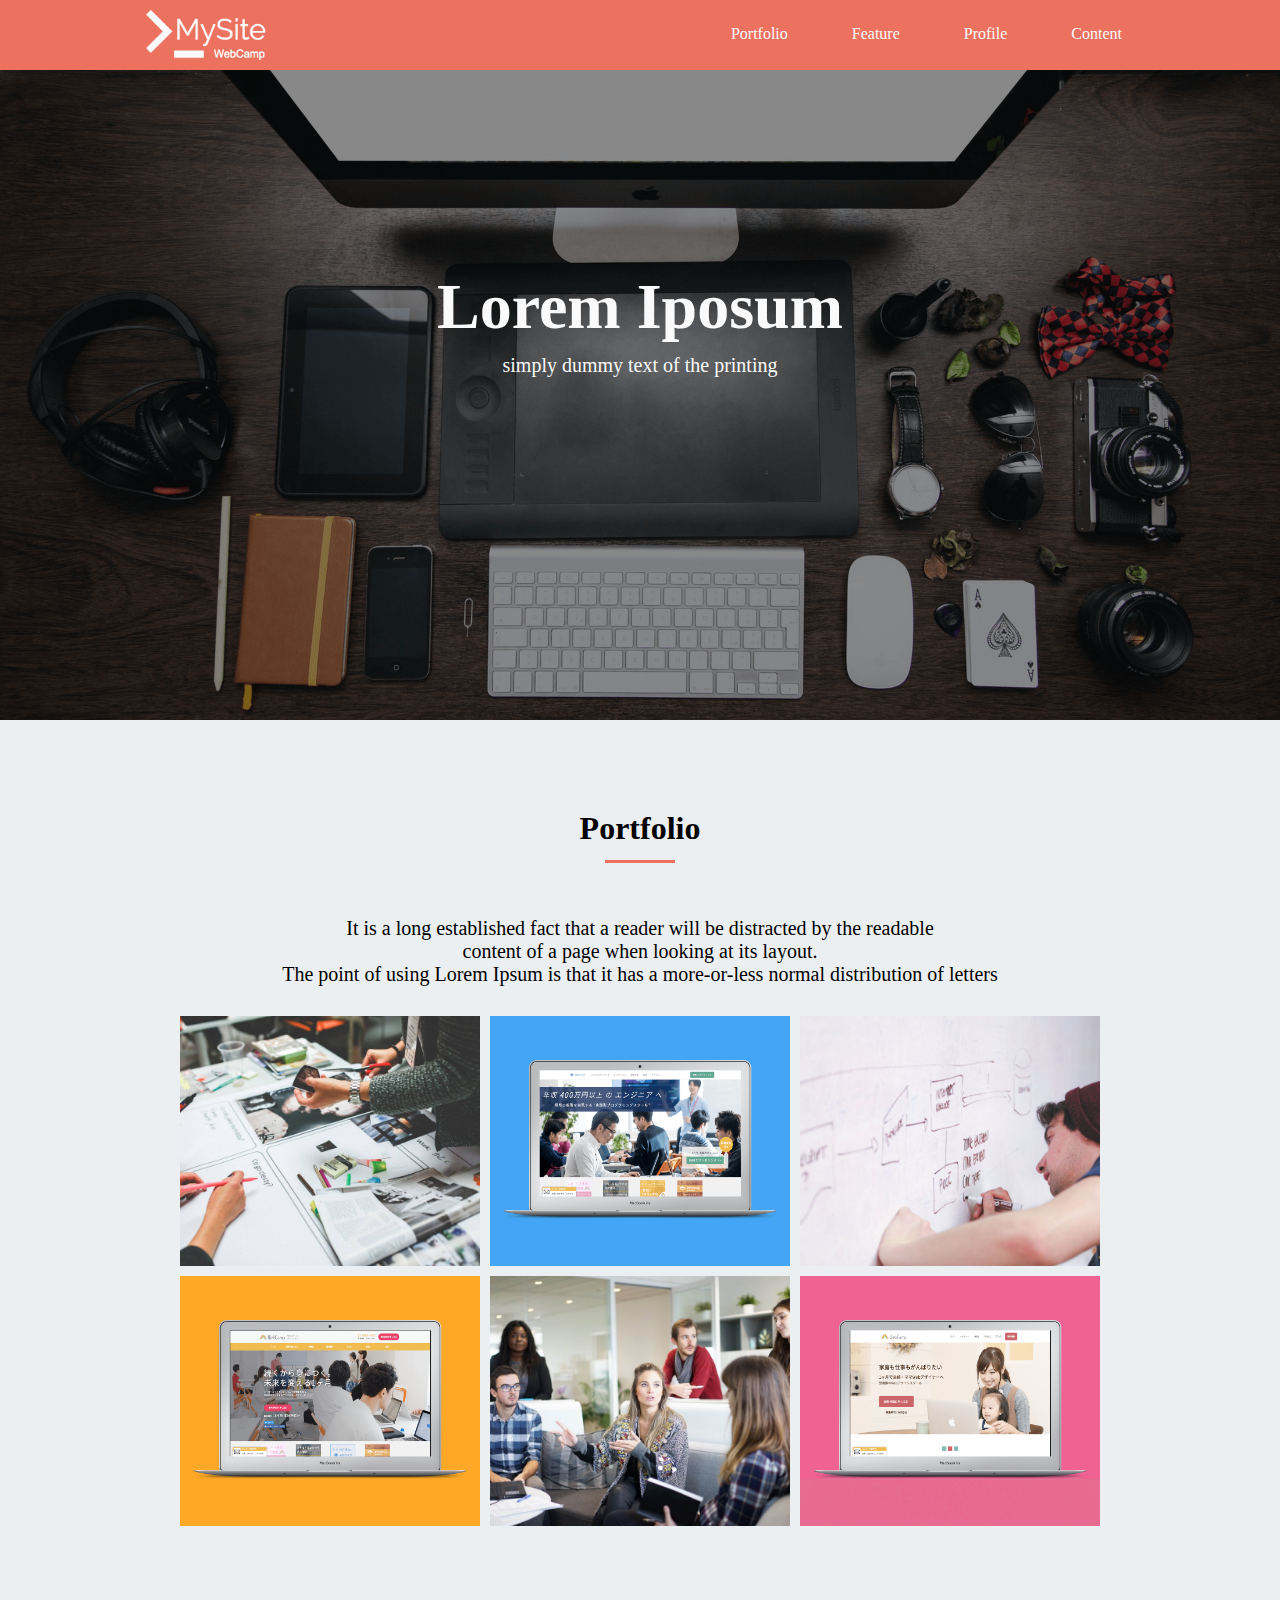
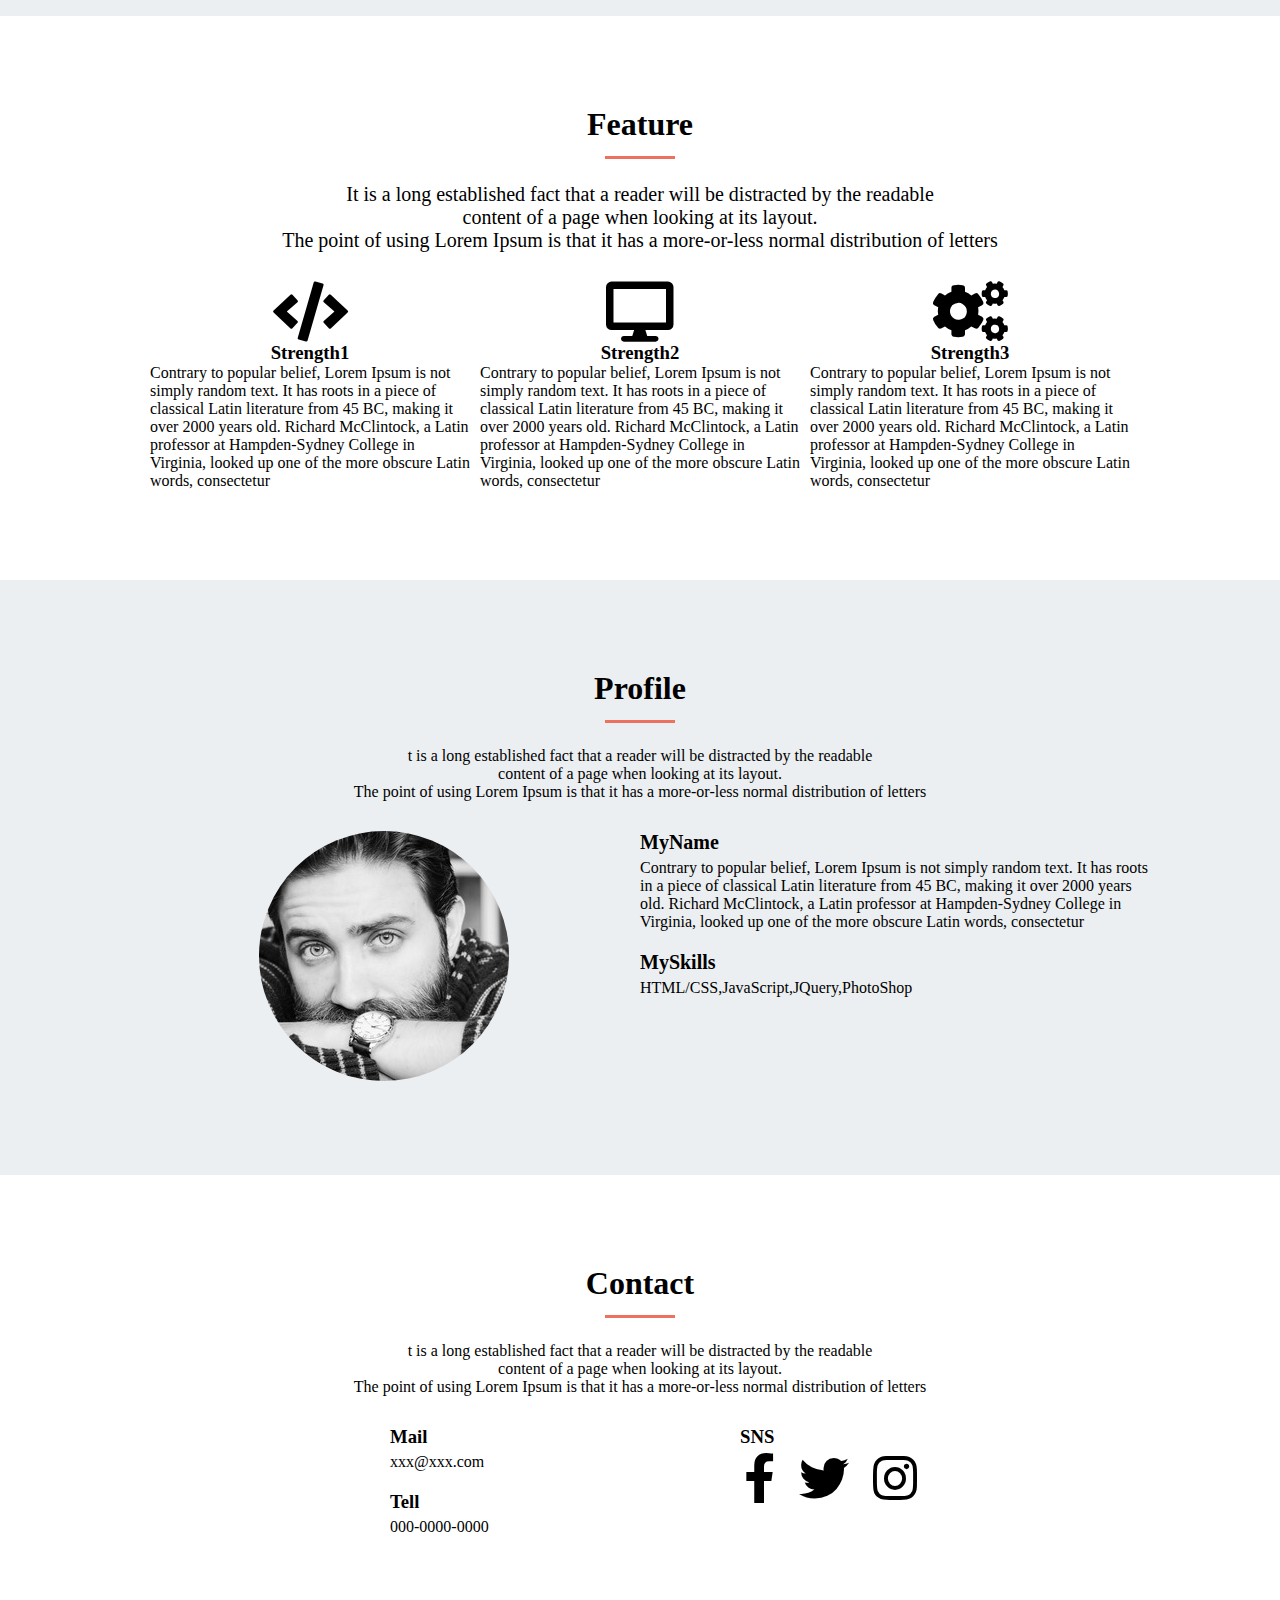
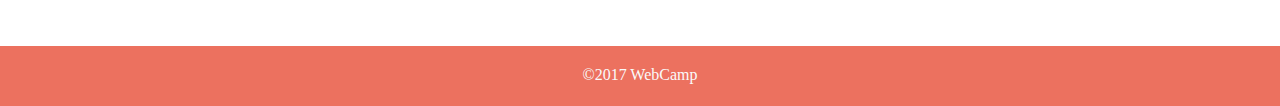
==== chapter10.html @ 6fd13983 "[update]2-10" ====
<!DOCTYPE html>
<html >
<head>
	<meta charset="UTF-8">
	<meta name="viewport" content="width=device-width,initial-scale=1.0">
	<link href="https://use.fontawesome.com/releases/v5.0.6/css/all.css" rel="stylesheet">
	<link rel="stylesheet" href="chapter10.css">
	<title>chapter10</title>
</head>
<body>
	<div class="logo">
		<div class="logo-item">
			<span><a href="chapter10.html"><img src="img/logo.png" alt="MySite webcamp"></a></span>
			<ul>
				<li><a href="＃portfolio">Portfolio</a></li>
				<li><a href="#feature">Feature</a></li>
				<li><a href="#profile">Profile</a></li>
				<li><a href="#content">Content</a></li>
			</ul>
		</div>	
	</div>
	

	<div class="main-img clearfix">
		<h1>Lorem Iposum</h1>
		<p>simply dummy text of the printing</p>
	</div>
	

	<div class="portfolio" id="portfolio">
		<div class="portfolio-item">
			<h2>Portfolio</h2>
			<p>It is a long established fact that a reader will be distracted by the readable<br>
			content of a page when looking at its layout.<br>
			The point of using Lorem Ipsum is that it has a more-or-less normal distribution of letters</p>
			<div class="port-img clearfix">
				<p></p>
				<p></p>
				<p></p>
				<p></p>
				<p></p>
				<p></p>
			</div>
		</div>
	</div>
	

	<div class="feature clearfix" id="feature">
		<h2>Feature</h2>
		<p>It is a long established fact that a reader will be distracted by the readable<br>
		content of a page when looking at its layout.<br>
		The point of using Lorem Ipsum is that it has a more-or-less normal distribution of letters</p>
		<div class="feature-box">
			<i class="fa fa-code"></i>
			<h3>Strength1</h3>
			<p>Contrary to popular belief, Lorem Ipsum is not simply random text. It has roots in a piece of classical Latin literature from 45 BC, making it over 2000 years old. Richard McClintock, a Latin professor at Hampden-Sydney College in Virginia, looked up one of the more obscure Latin words, consectetur</p>
		</div>
		<div class="feature-box2">
			<i class="fa fa-desktop"></i>
			<h3>Strength2</h3>
			<p>Contrary to popular belief, Lorem Ipsum is not simply random text. It has roots in a piece of classical Latin literature from 45 BC, making it over 2000 years old. Richard McClintock, a Latin professor at Hampden-Sydney College in Virginia, looked up one of the more obscure Latin words, consectetur</p>
		</div>
		<div class="feature-box">
			<i class="fa fa-cogs"></i>
			<h3>Strength3</h3>
			<p>Contrary to popular belief, Lorem Ipsum is not simply random text. It has roots in a piece of classical Latin literature from 45 BC, making it over 2000 years old. Richard McClintock, a Latin professor at Hampden-Sydney College in Virginia, looked up one of the more obscure Latin words, consectetur</p>
		</div>
	</div>
	

	<div class="profile clearfix" id="profile">
		<div class="profile-body">
			<h2>Profile</h2>
			<p>t is a long established fact that a reader will be distracted by the readable<br>
			content of a page when looking at its layout.<br>
			The point of using Lorem Ipsum is that it has a more-or-less normal distribution of letters</p>
			<div class="profile-img">
				<p><img src="img/my-icon.jpg"></p>
			</div>
			<div class="profile-text">
				<h3>MyName</h3>
				<p>Contrary to popular belief, Lorem Ipsum is not simply random text. It has roots in a piece of classical Latin literature from 45 BC, making it over 2000 years old. Richard McClintock, a Latin professor at Hampden-Sydney College in Virginia, looked up one of the more obscure Latin words, consectetur</p>
				<h3>MySkills</h3>
				<p>HTML/CSS,JavaScript,JQuery,PhotoShop</p>
			</div>
		</div>
	</div>
	

	<div class="content clearfix" id="content">
		<h2>Contact</h2>
		<p>t is a long established fact that a reader will be distracted by the readable<br>
		content of a page when looking at its layout.<br>
		The point of using Lorem Ipsum is that it has a more-or-less normal distribution of letters</p>
		<div class="content-item clearfix">
			<div class="emailtel">
				<h3>Mail</h3>
				<p>xxx@xxx.com</p>
				<h3>Tell</h3>
				<p>000-0000-0000</p>
			</div>	
			<div class="fabcon">
				<h3>SNS</h3>
				<i class="fab fa-facebook-f"></i>
				<i class="fab fa-twitter"></i>
				<i class="fab fa-instagram"></i>
			</div>
		</div>
	</div>
	

	<div class="footer clearfix">
		<p>&copy;2017 WebCamp</p>
	</div>
</body>
</html>
---- chapter10.css ----
*{
	margin: 0;
	padding: 0;
	text-align: center;
}
a{
	text-decoration: none;
}
p{
	font-size: 20px
}
h2{
	font-size: 32px;
	padding-top: 90px;
	padding-bottom: 8px;
	position: relative;
    display: inline-block;
    margin-bottom: 1em;
}
h2:before {
  content: '';
  position: absolute;
  left: 50%;
  bottom: -8px;
  display: inline-block;
  width: 70px;
  height: 3px;
  transform: translateX(-50%);
  background-color: #ec715f;
}
body{
	width: 100%;
}

.clearfix::after{
	content: "";
	display: block;
	clear: both;
}


.logo{
	height: 70px;
	background-color: #ec715f;
	color:#fafafa;
}
.logo-item{
	width: 1024px;
	margin: auto;
}
.logo span{
	float: left;
}
.logo img{
	height: 70px;
}
.logo ul{
	height: 70px;
	float:right;

}
.logo li{
	display: inline-block;
	margin: 25px 30px;
}
.logo a{
	color:#fafafa;
	font-size: 16px;
}


.main-img{
	height: 650px;
	width: 100%;
	background-image: url(img/mv.png);
	background-size: cover;
	background-position: center;
	color:#fafafa;
}
.main-img h1{
	font-size: 64px;
	padding-top: 200px;
	padding-bottom: 10px;
	}


.portfolio{
	background-color: #eceff1;
	padding-bottom: 90px;
}
.portfolio-item{
	width: 920px;
	color: #000;
	margin: 0 auto;
}

.portfolio p{
	padding: 30px 0;
}

.port-img p{
	width: 300px;
	height: 250px;
	background-size: cover;
	background-position: center;
	float: left;
	padding:0;
}
.port-img p:nth-child(1){
	background-image: url(img/sketch.jpg);
	margin-right: 10px;
}
.port-img p:nth-child(2){
	background-image: url(img/websuku.png);
	margin-right: 10px;
}
.port-img p:nth-child(3){
	background-image: url(img/write.jpg);
}
.port-img p:nth-child(4){
	background-image: url(img/webcamp.png);
	margin-right: 10px;
}
.port-img p:nth-child(5){
	background-image: url(img/talk.jpg);
	margin-right: 10px;
}
.port-img p:nth-child(6){
	background-image: url(img/webcamp-mother.png);
}
.port-img p:nth-child(-n+3){
	margin-bottom: 10px;
}


.feature{
	width: 980px;
	margin: 0 auto;
	padding-bottom: 90px;
}
.feature-box{
	padding-top: 30px;
	width: 320px;
	height: auto;
	float: left;
}
.feature-box p{
	text-align: left;
	font-size: 16px;
}

.feature-box .fa{
	display: inline-block;
	font-size: 60px;
}
.feature-box2{
	margin: 0 10px;
	padding-top: 30px;
	width: 320px;
	height: auto;
	float: left;
}
.feature-box2 p{
	text-align: left;
	font-size: 16px;
}

.feature-box2 .fa{
	display: inline-block;
	font-size: 60px;
}

.profile{
	background-color: #eceff1;
	padding-bottom: 90px;
}
.profile-body{
	width: 1024px;
	margin: 0 auto;
}
.profile-body p{
	font-size: 16px;
}
.profile-img{
	width: 512px;
	float: left;
	padding-top: 30px;
}
.profile-img img{
	height: 250px;
	width: 250px;
	margin: auto;
	border-radius: 50%;
}
.profile-text{
	width: 512px;
	float: left;
	padding-top: 30px;
}
.profile-text h3{
	font-size: 20px;
	text-align: left;
}
.profile-text p{
	text-align: left;
	padding-top: 5px;
	padding-bottom: 20px;
}


.content{
	width: 800px;
	margin: 0 auto;
	padding-bottom: 90px;
}
.content p{
	font-size: 16px;
}
.content-item{
	padding-top: 30px;

}
.emailtel{
	width: 400px;
	float: left;
	margin: auto;
}
.emailtel h3{
	text-align: left;
	padding-left: 150px;
}
.emailtel p{
	padding-top: 5px;
	padding-bottom: 20px;
	padding-left: 150px;
	text-align: left;
}
.fabcon{
	width: 400px;
	float: left;
	position: relative;
}
.fabcon h3{
	text-align: left;
	padding-left: 100px;
}
.fabcon .fab{
	font-size: 50px;
	display: inline-block;
	padding: 5px 20px 0 0;
	background-attachment: fixed;
}
.footer{
	width: 100%;
	height: 60px;
	background-color: #ec715f;
	color:#fafafa;
	margin: 0 auto;
}
.footer p{
	font-size: 16px;
	padding-top: 20px;
}
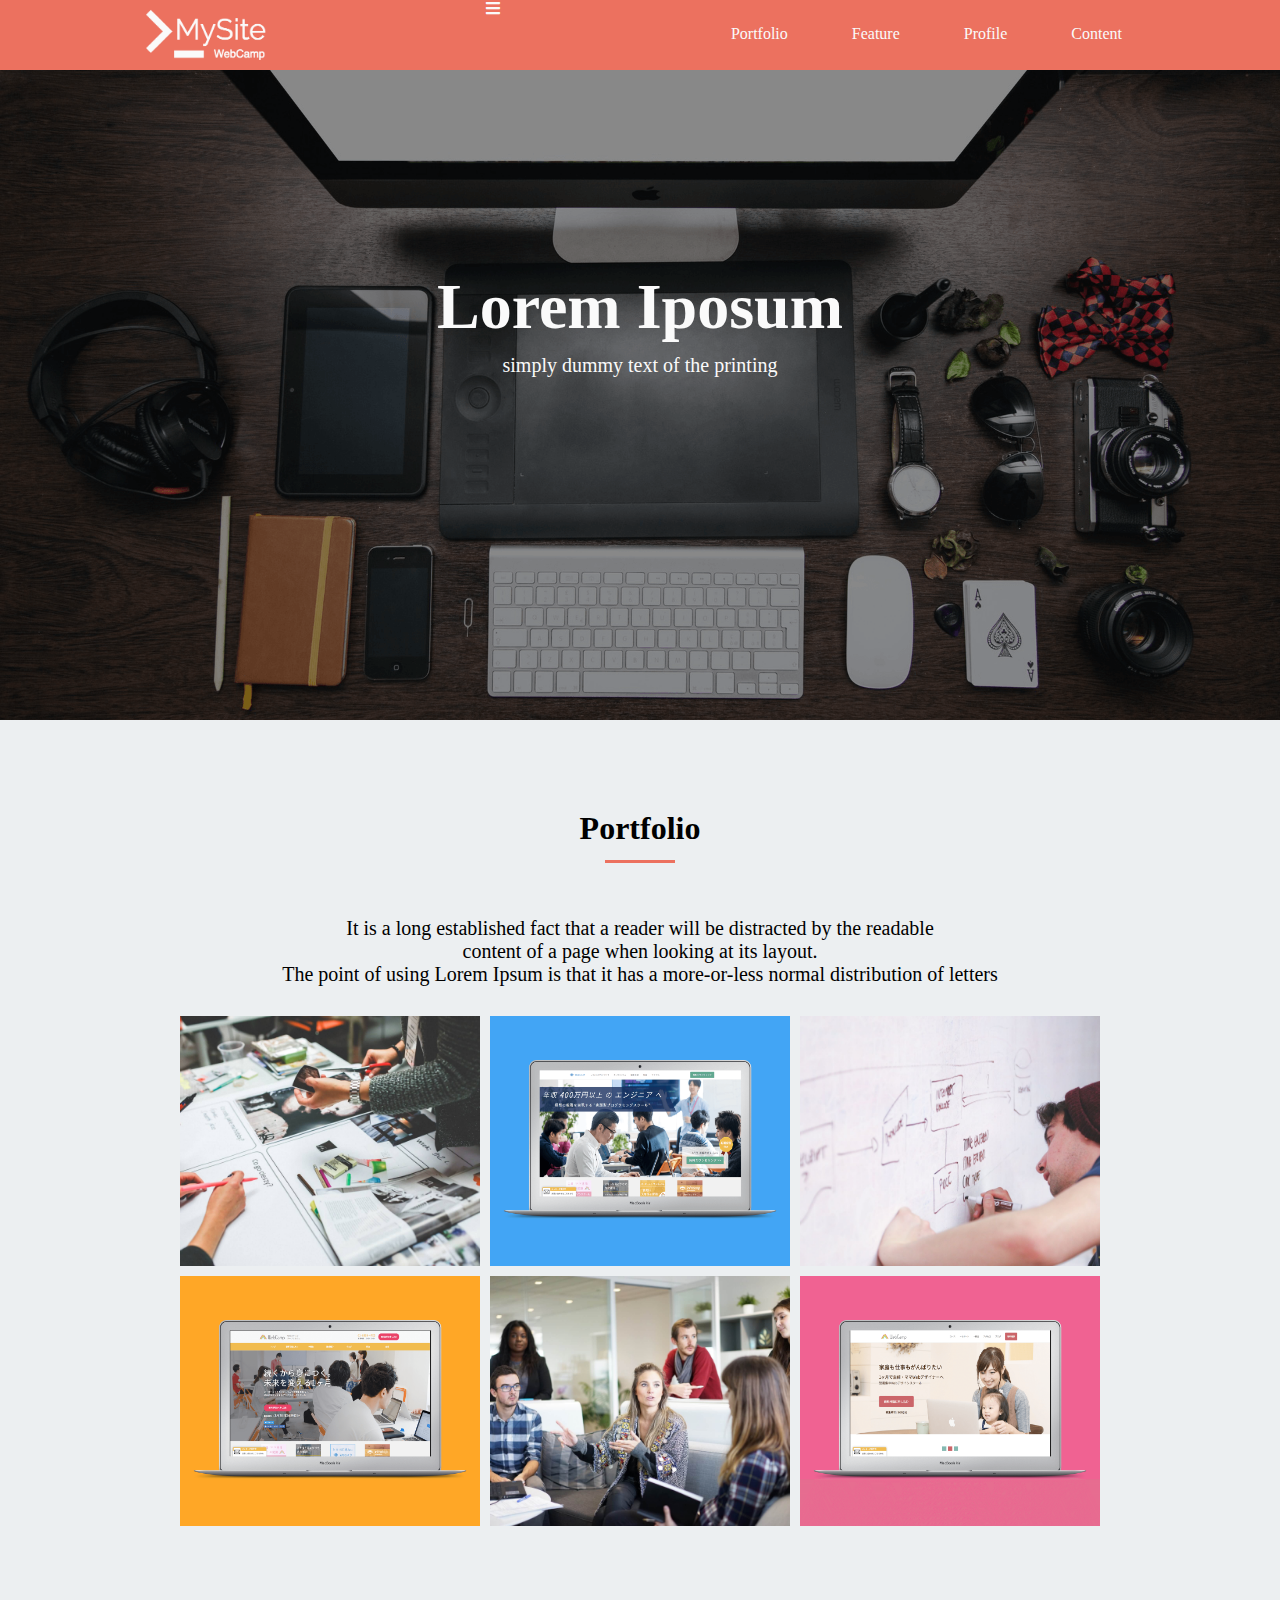
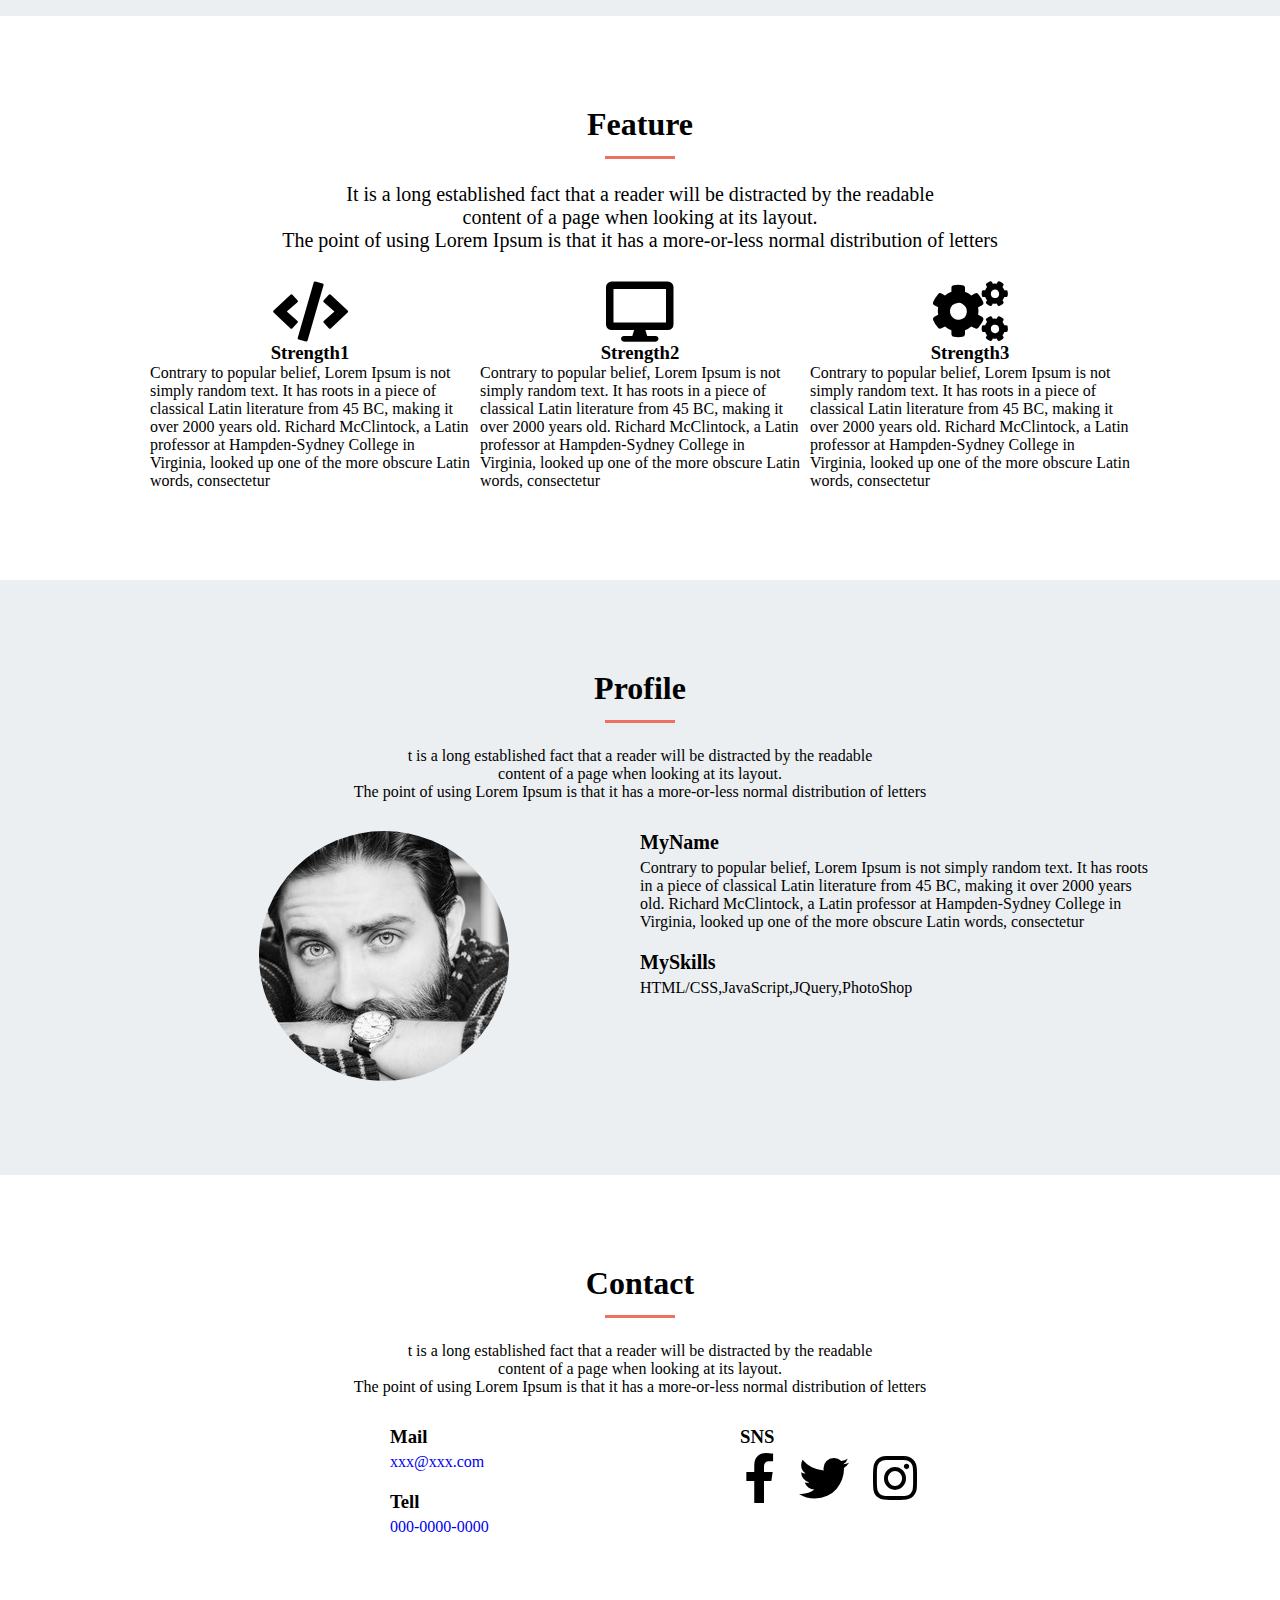
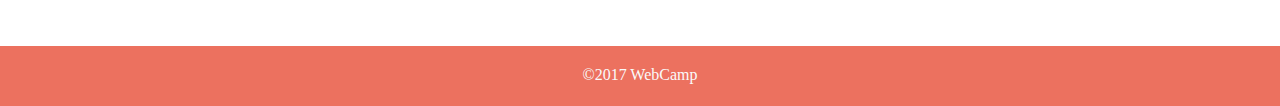
==== commit bb8384af: "[Finish]2-10" ====
--- a/chapter10.html
+++ b/chapter10.html
@@ -5,12 +5,14 @@
 	<meta name="viewport" content="width=device-width,initial-scale=1.0">
 	<link href="https://use.fontawesome.com/releases/v5.0.6/css/all.css" rel="stylesheet">
 	<link rel="stylesheet" href="chapter10.css">
+	<link rel="stylesheet" media="(max-width:767px)" href="chapter11.css">
 	<title>chapter10</title>
 </head>
 <body>
 	<div class="logo">
 		<div class="logo-item">
 			<span><a href="chapter10.html"><img src="img/logo.png" alt="MySite webcamp"></a></span>
+			<div class="fas"><i class="fas fa-bars"></i></div>
 			<ul>
 				<li><a href="＃portfolio">Portfolio</a></li>
 				<li><a href="#feature">Feature</a></li>
@@ -95,9 +97,9 @@
 		<div class="content-item clearfix">
 			<div class="emailtel">
 				<h3>Mail</h3>
-				<p>xxx@xxx.com</p>
+				<p><a href="mailto:xxx@xxx.com">xxx@xxx.com</a></p>
 				<h3>Tell</h3>
-				<p>000-0000-0000</p>
+				<p><a href="tel:000-0000-0000">000-0000-0000</a></p>
 			</div>	
 			<div class="fabcon">
 				<h3>SNS</h3>
--- a/chapter11.css
+++ b/chapter11.css
@@ -0,0 +1,265 @@
+*{
+	margin: 0;
+	padding: 0;
+	text-align: center;
+}
+body{
+	width: 90%;
+	margin: 0 auto;
+}
+.clearfix::after{
+	content: "";
+	display: block;
+	clear: both;
+}
+
+.logo{
+	width: 100%;
+	height: 50px;
+	background-color: #ec715f;
+	color:#fafafa;
+}
+.logo-item{
+	width: 100%;
+	margin: auto;
+}
+.fas{
+	display: inline-block;
+	float: right;
+	font-size: 40px;
+	padding: 3px 8px 3px 0;
+}
+.logo span{
+	float: left;
+}
+.logo img{
+	height: 50px;
+}
+.logo ul{
+	display: none;
+}
+
+.main-img{
+	height: 650px;
+	background-image: url(img/code.png);
+	background-size: cover;
+	background-position: center;
+	color:#fafafa;
+}
+.main-img h1{
+	font-size: 40px;
+	padding-top: 200px;
+	padding-bottom: 10px;
+}
+.main-img p{
+	font-size: 18px;
+}
+.portfolio{
+	background-color: #eceff1;
+	padding-bottom: 90px;
+}
+.portfolio-item{
+	width: 100%;
+	color: #000;
+	margin: 0 auto;
+}
+
+.portfolio p{
+	padding: 30px 0;
+}
+
+.port-img p{
+	width: 300px;
+	height: 250px;
+	background-size: cover;
+	background-position: center;
+	padding:0;
+	float: none;
+}
+.port-img p:nth-child(1){
+	background-image: url(img/sketch.jpg);
+	display: none;
+	width: 0;
+	height: 0;
+}
+.port-img p:nth-child(2){
+	background-image: url(img/websuku.png);
+	margin: 0 auto;
+	margin-bottom: 10px;
+}
+.port-img p:nth-child(3){
+	background-image: url(img/write.jpg);
+	display: none;
+	width: 0;
+	height: 0;
+}
+.port-img p:nth-child(4){
+	background-image: url(img/webcamp.png);
+	margin: 0 auto;
+	margin-bottom: 10px;
+}
+.port-img p:nth-child(5){
+	background-image: url(img/talk.jpg);
+	display: none;
+	width: 0;
+	height: 0;
+}
+.port-img p:nth-child(6){
+	background-image: url(img/webcamp-mother.png);
+	margin: 0 auto;
+	margin-bottom: 10px;
+}
+
+
+.feature{
+	width: 100%;
+	margin: 0 auto;
+	padding-bottom: 90px;
+}
+.feature-box{
+	padding-top: 30px;
+	width: 320px;
+	height: auto;
+	float: none;
+	margin: 0 auto;
+}
+.feature-box p{
+	text-align: none;
+	font-size: 16px;
+}
+
+.feature-box .fa{
+	display: inline-block;
+	font-size: 60px;
+}
+.feature-box2{
+	margin: 0 auto;
+	padding-top: 30px;
+	width: 320px;
+	height: auto;
+	float: none;
+}
+.feature-box2 p{
+	text-align: none;
+	font-size: 16px;
+}
+
+.feature-box2 .fa{
+	display: inline-block;
+	font-size: 60px;
+}
+
+.profile{
+	background-color: #eceff1;
+	padding-bottom: 90px;
+}
+.profile-body{
+	width: 100%;
+	margin: 0 auto;
+}
+.profile-body p{
+	font-size: 16px;
+}
+.profile-img{
+	width: 100%;
+	float: none;
+	padding-top: 30px;
+}
+.profile-img img{
+	height: 250px;
+	width: 250px;
+	margin: auto;
+	border-radius: 50%;
+}
+.profile-text{
+	width: 100%;
+	float: none;
+	padding-top: 30px;
+}
+.profile-text h3{
+	font-size: 20px;
+	text-align: center;
+}
+.profile-text p{
+	padding-top: 5px;
+	padding-bottom: 20px;
+	text-align: center;
+}
+
+
+.content{
+	width: 100%;
+	margin: 0 auto;
+	padding-bottom: 90px;
+}
+.content p{
+	font-size: 16px;
+}
+.content-item{
+	padding-top: 30px;
+
+}
+.emailtel{
+	width: 100%;
+	float: none;
+	margin: auto;
+	text-align: center;
+}
+.emailtel h3{
+	padding-left: 0px;
+	text-align: center;
+}
+.emailtel p{
+	padding-top: 5px;
+	padding-bottom: 20px;
+	padding-left: 0px;
+	text-align: center;
+}
+.fabcon{
+	width: 100%;
+	float: left;
+	position: relative;
+}
+.fabcon h3{
+	padding-left: 0px;
+	text-align: center;
+}
+.fabcon .fab{
+	font-size: 50px;
+	display: inline-block;
+	padding: 5px 8px 0 8px;
+	background-attachment: fixed;
+}
+.footer{
+	width: 100%;
+	height: 60px;
+	background-color: #ec715f;
+	color:#fafafa;
+	margin: 0 auto;
+}
+.footer p{
+	font-size: 16px;
+	padding-top: 20px;
+}
+
+
+
+
+
+
+
+
+
+
+
+
+
+
+
+
+
+
+
+
+
+
